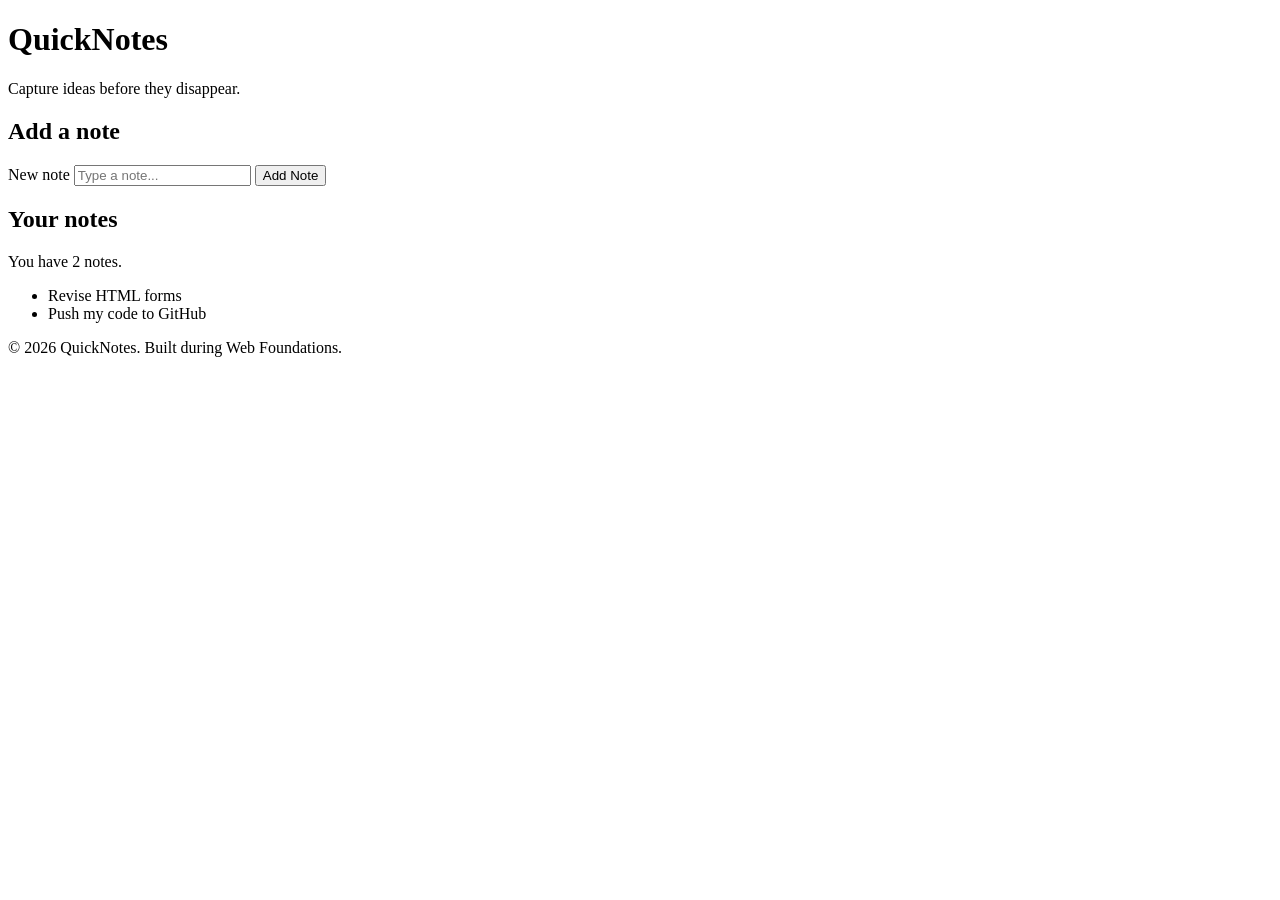
==== practice/quicknotes-day1/index.html @ 8dbb08f6 "Feat: day1" ====
<!DOCTYPE html>
<html lang="en">
  <head>
    <meta charset="UTF-8" />
    <meta name="viewport" content="width=device-width, initial-scale=1.0" />
    <title>QuickNotes</title>
  </head>
  <body>
    <header>
      <h1>QuickNotes</h1>
      <p>Capture ideas before they disappear.</p>
    </header>
 
    <main>
      <section>
        <h2>Add a note</h2>
        <form id="note-form">
          <label for="note-input">New note</label>
          <input type="text" id="note-input" placeholder="Type a note..." />
          <button type="submit">Add Note</button>
        </form>
      </section>
 
      <section>
        <h2>Your notes</h2>
        <p id="note-count">You have 2 notes.</p>
        <ul id="notes-list">
          <li>Revise HTML forms</li>
          <li>Push my code to GitHub</li>
        </ul>
      </section>
    </main>
 
    <footer>
      <p>&copy; 2026 QuickNotes. Built during Web Foundations.</p>
    </footer>
  </body>
</html>
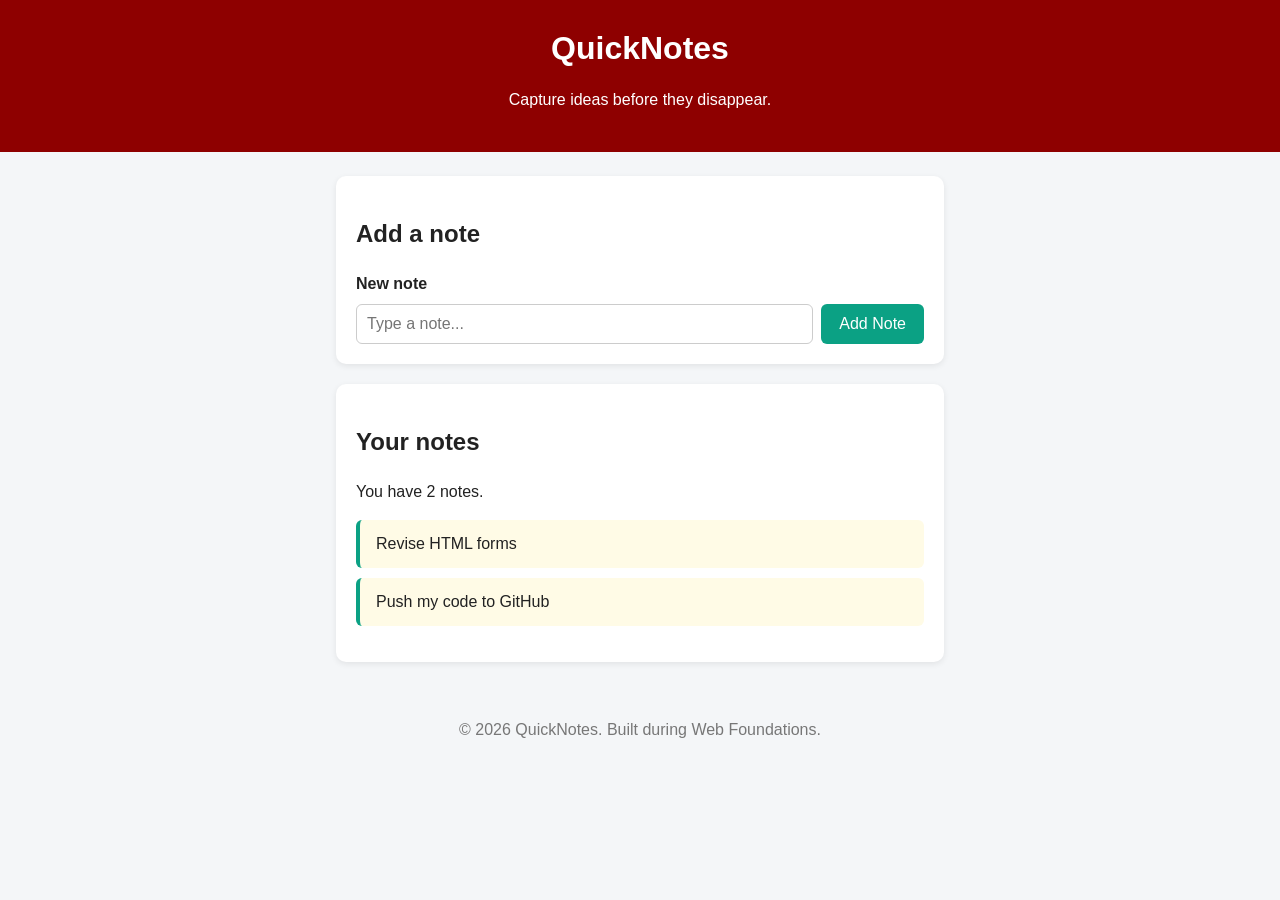
==== commit ab09467c: "Feat: day2" ====
--- a/practice/quicknotes-day1/index.html
+++ b/practice/quicknotes-day1/index.html
@@ -4,13 +4,14 @@
     <meta charset="UTF-8" />
     <meta name="viewport" content="width=device-width, initial-scale=1.0" />
     <title>QuickNotes</title>
+    <link rel="stylesheet" href="style.css" />
   </head>
   <body>
     <header>
       <h1>QuickNotes</h1>
       <p>Capture ideas before they disappear.</p>
     </header>
- 
+
     <main>
       <section>
         <h2>Add a note</h2>
@@ -20,17 +21,17 @@
           <button type="submit">Add Note</button>
         </form>
       </section>
- 
+
       <section>
         <h2>Your notes</h2>
         <p id="note-count">You have 2 notes.</p>
         <ul id="notes-list">
-          <li>Revise HTML forms</li>
-          <li>Push my code to GitHub</li>
+          <li class="note">Revise HTML forms</li>
+          <li class="note">Push my code to GitHub</li>
         </ul>
       </section>
     </main>
- 
+
     <footer>
       <p>&copy; 2026 QuickNotes. Built during Web Foundations.</p>
     </footer>
--- a/practice/quicknotes-day1/style.css
+++ b/practice/quicknotes-day1/style.css
@@ -0,0 +1,103 @@
+/* 1. Reset: predictable sizing and no default body margin */
+*,
+*::before,
+*::after {
+  box-sizing: border-box;
+}
+ 
+body {
+  margin: 0;
+  font-family: "Segoe UI", Arial, sans-serif;
+  background-color: #f4f6f8;
+  color: #222;
+  line-height: 1.5;
+}
+ 
+/* 2. Header */
+header {
+  background-color: #8e0000;
+  color: white;
+  text-align: center;
+  padding: 24px 16px;
+}
+ 
+header h1 {
+  margin: 0;
+}
+ 
+/* 3. Centre the main content and limit its width */
+main {
+  max-width: 640px;
+  margin: 24px auto;   /* auto left/right margins centre a block */
+  padding: 0 16px;
+}
+ 
+section {
+  background: white;
+  padding: 20px;
+  border-radius: 10px;
+  margin-bottom: 20px;
+  box-shadow: 0 2px 6px rgba(0, 0, 0, 0.08);
+}
+ 
+/* 4. Form layout with Flexbox */
+#note-form {
+  display: flex;
+  gap: 8px;
+  flex-wrap: wrap;
+}
+ 
+#note-form label {
+  width: 100%;          /* label on its own line */
+  font-weight: bold;
+}
+ 
+#note-input {
+  flex: 1;
+  padding: 10px;
+  border: 1px solid #ccc;
+  border-radius: 6px;
+  font-size: 1rem;
+}
+ 
+button {
+  background-color: #0ba184;
+  color: white;
+  border: none;
+  padding: 10px 18px;
+  border-radius: 6px;
+  font-size: 1rem;
+  cursor: pointer;
+}
+ 
+button:hover {
+  background-color: #088a70;
+}
+ 
+/* 5. Notes list */
+#notes-list {
+  list-style: none;     /* remove bullet points */
+  padding: 0;
+}
+ 
+.note {
+  background-color: #fffbe6;
+  border-left: 4px solid #0ba184;
+  padding: 12px 16px;
+  margin-bottom: 10px;
+  border-radius: 6px;
+}
+ 
+/* 6. Footer */
+footer {
+  text-align: center;
+  color: #777;
+  padding: 16px;
+}
+ 
+/* 7. Phones */
+@media (max-width: 600px) {
+  #note-form {
+    flex-direction: column;
+  }
+}
